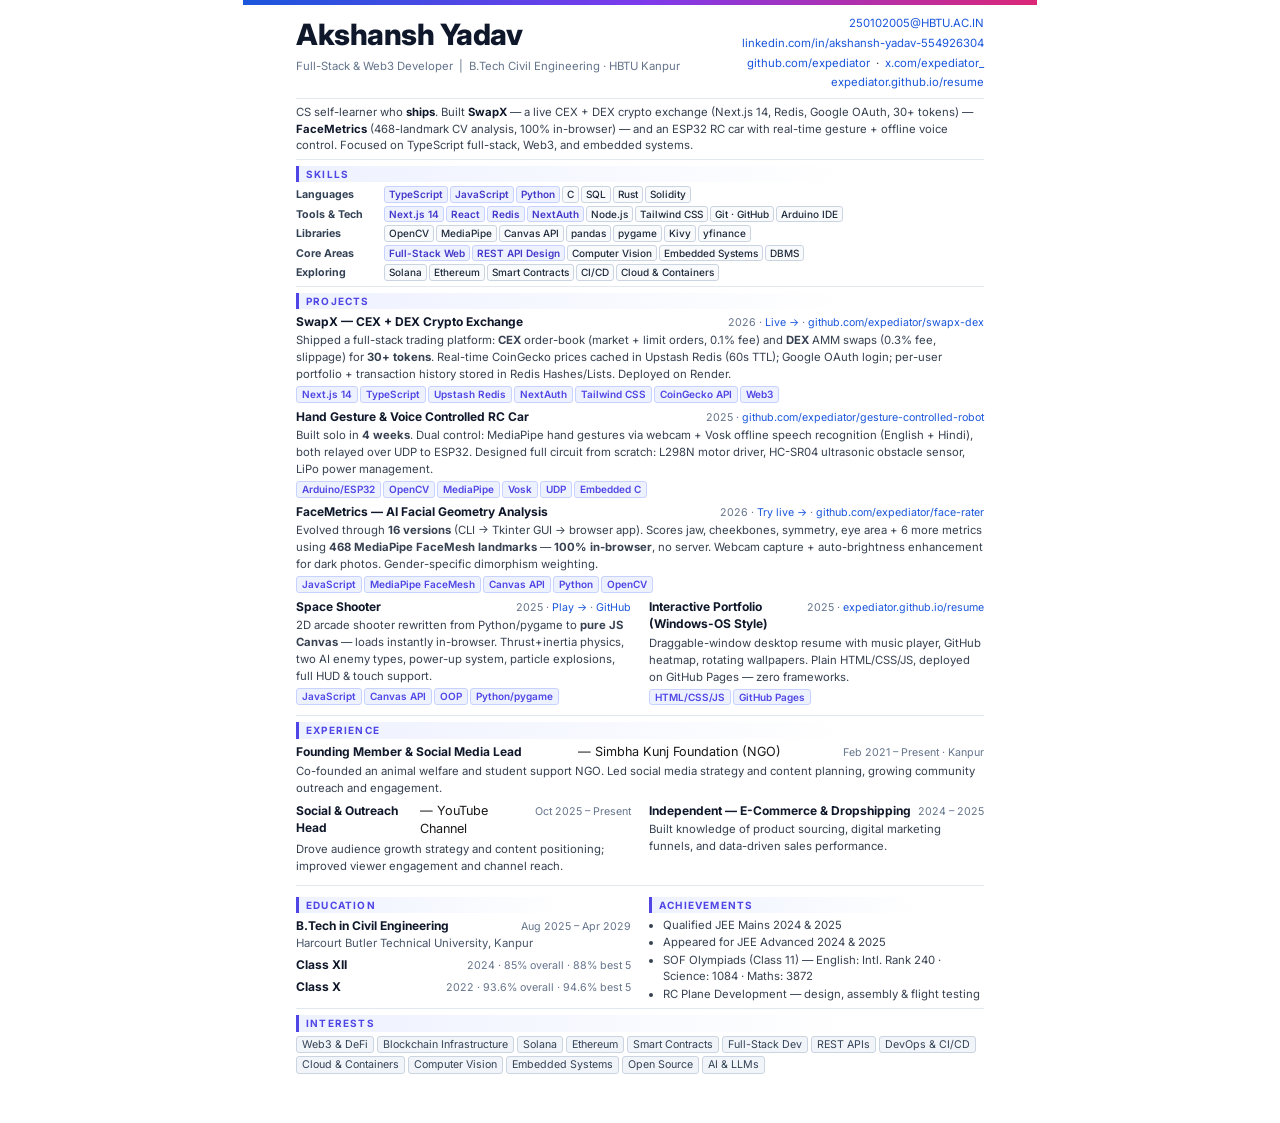
==== resume-print.html @ fd8319a6 "Update email to HBTU, add years to all projects, expand skills stack Co-Authored-By: Claude Sonnet 4" ====
<!DOCTYPE html>
<html lang="en">
<head>
<meta charset="UTF-8">
<title>Akshansh Yadav — Resume</title>
<style>
  @import url('https://fonts.googleapis.com/css2?family=Inter:wght@400;500;600;700;800&display=swap');

  *, *::before, *::after { box-sizing: border-box; margin: 0; padding: 0; }

  body {
    font-family: 'Inter', Arial, sans-serif;
    font-size: 9.5pt;
    color: #1a1a1a;
    background: #fff;
    line-height: 1.45;
  }

  a { color: #1a56db; text-decoration: none; }

  /* --- Page shell --- */
  .page {
    width: 210mm;
    min-height: 297mm;
    max-height: 297mm;
    padding: 0 14mm 10mm;
    margin: 0 auto;
    overflow: hidden;
    border-top: 5px solid transparent;
    border-image: linear-gradient(to right, #1a56db, #7c3aed, #db2777) 1;
  }

  .top-pad { height: 9px; }

  /* --- Header --- */
  .header { display: flex; justify-content: space-between; align-items: flex-start; margin-bottom: 5px; }
  .header-left h1 { font-size: 22pt; font-weight: 800; letter-spacing: -.5px; color: #0f172a; }
  .header-left .role { font-size: 8.5pt; color: #64748b; margin-top: 1px; }
  .header-right { text-align: right; font-size: 8.5pt; color: #333; line-height: 1.75; }
  .header-right a { color: #1a56db; }

  hr { border: none; border-top: 1px solid #e2e8f0; margin: 5px 0; }

  /* --- Section titles with left accent --- */
  .section-title {
    font-size: 7.5pt;
    font-weight: 700;
    text-transform: uppercase;
    letter-spacing: 1.2px;
    color: #4f46e5;
    margin: 6px 0 4px;
    padding: 1px 0 1px 7px;
    border-left: 3px solid #4f46e5;
    background: linear-gradient(to right, #eef2ff 0%, transparent 80%);
  }

  /* --- Two-column layout --- */
  .two-col { display: grid; grid-template-columns: 1fr 1fr; gap: 0 18px; }

  /* --- Entry rows --- */
  .entry { margin-bottom: 5px; }
  .entry-header { display: flex; justify-content: space-between; align-items: baseline; }
  .entry-header b { font-size: 9pt; font-weight: 700; color: #0f172a; }
  .entry-header .meta { font-size: 8pt; color: #64748b; white-space: nowrap; margin-left: 6px; }
  .entry .sub { font-size: 8.5pt; color: #475569; }
  .entry p { font-size: 8.5pt; color: #374151; margin-top: 2px; line-height: 1.5; }
  .entry .tags { margin-top: 3px; display: flex; flex-wrap: wrap; gap: 2px; }
  .entry .tags span {
    background: #eef2ff; color: #4f46e5;
    border: 1px solid #c7d2fe; border-radius: 3px;
    padding: 0 5px; font-size: 7.5pt; font-weight: 600;
  }

  /* --- Skills pill rows --- */
  .skill-row { display: flex; align-items: flex-start; gap: 6px; margin-bottom: 3px; }
  .skill-row .cat { font-size: 8pt; font-weight: 700; color: #334155; min-width: 82px; padding-top: 1px; flex-shrink: 0; }
  .skill-row .pills { display: flex; flex-wrap: wrap; gap: 2px; }
  .pill { background: #f8fafc; color: #1e293b; border: 1px solid #cbd5e1; border-radius: 3px; padding: 0 4px; font-size: 7.5pt; font-weight: 500; }
  .pill.hi { background: #eef2ff; color: #4338ca; border-color: #c7d2fe; font-weight: 600; }

  /* --- Achievements list --- */
  ul.bullet { padding-left: 14px; margin: 0; }
  ul.bullet li { font-size: 8.5pt; color: #374151; margin-bottom: 1px; }

  /* --- Interests chips --- */
  .interests { display: flex; flex-wrap: wrap; gap: 3px; margin-top: 2px; }
  .interests span {
    background: #f1f5f9; color: #334155;
    border: 1px solid #cbd5e1; border-radius: 3px;
    padding: 0 5px; font-size: 8pt;
  }

  /* --- Print --- */
  @media print {
    body { -webkit-print-color-adjust: exact; print-color-adjust: exact; }
    .page { margin: 0; }
    a { color: #1a56db !important; }
  }
</style>
</head>
<body>
<div class="page">
<div class="top-pad"></div>

  <!-- HEADER -->
  <div class="header">
    <div class="header-left">
      <h1>Akshansh Yadav</h1>
      <div class="role">Full-Stack &amp; Web3 Developer &nbsp;|&nbsp; B.Tech Civil Engineering · HBTU Kanpur</div>
    </div>
    <div class="header-right">
      <a href="mailto:250102005@HBTU.AC.IN">250102005@HBTU.AC.IN</a><br>
      <a href="https://linkedin.com/in/akshansh-yadav-554926304" target="_blank">linkedin.com/in/akshansh-yadav-554926304</a><br>
      <a href="https://github.com/expediator" target="_blank">github.com/expediator</a> &nbsp;·&nbsp;
      <a href="https://x.com/expediator_" target="_blank">x.com/expediator_</a><br>
      <a href="https://expediator.github.io/resume/" target="_blank">expediator.github.io/resume</a>
    </div>
  </div>

  <hr>

  <!-- BIO -->
  <p style="font-size:8.5pt;color:#374151;margin-bottom:4px;">
    CS self-learner who <strong style="color:#0f172a;">ships</strong>. Built <strong style="color:#0f172a;">SwapX</strong> — a live CEX + DEX crypto exchange (Next.js 14, Redis, Google OAuth, 30+ tokens) — <strong style="color:#0f172a;">FaceMetrics</strong> (468-landmark CV analysis, 100% in-browser) — and an ESP32 RC car with real-time gesture + offline voice control. Focused on TypeScript full-stack, Web3, and embedded systems.
  </p>

  <hr>

  <!-- SKILLS -->
  <div class="section-title">Skills</div>
  <div class="skill-row">
    <span class="cat">Languages</span>
    <div class="pills">
      <span class="pill hi">TypeScript</span><span class="pill hi">JavaScript</span><span class="pill hi">Python</span><span class="pill">C</span><span class="pill">SQL</span><span class="pill">Rust</span><span class="pill">Solidity</span>
    </div>
  </div>
  <div class="skill-row">
    <span class="cat">Tools &amp; Tech</span>
    <div class="pills">
      <span class="pill hi">Next.js 14</span><span class="pill hi">React</span><span class="pill hi">Redis</span><span class="pill hi">NextAuth</span><span class="pill">Node.js</span><span class="pill">Tailwind CSS</span><span class="pill">Git · GitHub</span><span class="pill">Arduino IDE</span>
    </div>
  </div>
  <div class="skill-row">
    <span class="cat">Libraries</span>
    <div class="pills">
      <span class="pill">OpenCV</span><span class="pill">MediaPipe</span><span class="pill">Canvas API</span><span class="pill">pandas</span><span class="pill">pygame</span><span class="pill">Kivy</span><span class="pill">yfinance</span>
    </div>
  </div>
  <div class="skill-row">
    <span class="cat">Core Areas</span>
    <div class="pills">
      <span class="pill hi">Full-Stack Web</span><span class="pill hi">REST API Design</span><span class="pill">Computer Vision</span><span class="pill">Embedded Systems</span><span class="pill">DBMS</span>
    </div>
  </div>
  <div class="skill-row">
    <span class="cat">Exploring</span>
    <div class="pills">
      <span class="pill">Solana</span><span class="pill">Ethereum</span><span class="pill">Smart Contracts</span><span class="pill">CI/CD</span><span class="pill">Cloud &amp; Containers</span>
    </div>
  </div>

  <hr>

  <!-- PROJECTS -->
  <div class="section-title">Projects</div>

  <div class="entry">
    <div class="entry-header">
      <b>SwapX — CEX + DEX Crypto Exchange</b>
      <span class="meta">2026 · <a href="https://easygoing-motivation-production.up.railway.app" target="_blank">Live →</a> · <a href="https://github.com/expediator/swapx-dex" target="_blank">github.com/expediator/swapx-dex</a></span>
    </div>
    <p>Shipped a full-stack trading platform: <strong>CEX</strong> order-book (market + limit orders, 0.1% fee) and <strong>DEX</strong> AMM swaps (0.3% fee, slippage) for <strong>30+ tokens</strong>. Real-time CoinGecko prices cached in Upstash Redis (60s TTL); Google OAuth login; per-user portfolio + transaction history stored in Redis Hashes/Lists. Deployed on Render.</p>
    <div class="tags"><span>Next.js 14</span><span>TypeScript</span><span>Upstash Redis</span><span>NextAuth</span><span>Tailwind CSS</span><span>CoinGecko API</span><span>Web3</span></div>
  </div>

  <div class="entry">
    <div class="entry-header">
      <b>Hand Gesture &amp; Voice Controlled RC Car</b>
      <span class="meta">2025 · <a href="https://github.com/expediator/gesture-controlled-robot" target="_blank">github.com/expediator/gesture-controlled-robot</a></span>
    </div>
    <p>Built solo in <strong>4 weeks</strong>. Dual control: MediaPipe hand gestures via webcam + Vosk offline speech recognition (English + Hindi), both relayed over UDP to ESP32. Designed full circuit from scratch: L298N motor driver, HC-SR04 ultrasonic obstacle sensor, LiPo power management.</p>
    <div class="tags"><span>Arduino/ESP32</span><span>OpenCV</span><span>MediaPipe</span><span>Vosk</span><span>UDP</span><span>Embedded C</span></div>
  </div>

  <div class="entry">
    <div class="entry-header">
      <b>FaceMetrics — AI Facial Geometry Analysis</b>
      <span class="meta">2026 · <a href="https://expediator.github.io/face-rater/" target="_blank">Try live →</a> · <a href="https://github.com/expediator/face-rater" target="_blank">github.com/expediator/face-rater</a></span>
    </div>
    <p>Evolved through <strong>16 versions</strong> (CLI → Tkinter GUI → browser app). Scores jaw, cheekbones, symmetry, eye area + 6 more metrics using <strong>468 MediaPipe FaceMesh landmarks</strong> — <strong>100% in-browser</strong>, no server. Webcam capture + auto-brightness enhancement for dark photos. Gender-specific dimorphism weighting.</p>
    <div class="tags"><span>JavaScript</span><span>MediaPipe FaceMesh</span><span>Canvas API</span><span>Python</span><span>OpenCV</span></div>
  </div>

  <div class="two-col">
    <div class="entry">
      <div class="entry-header">
        <b>Space Shooter</b>
        <span class="meta">2025 · <a href="https://expediator.github.io/space-shooter/" target="_blank">Play →</a> · <a href="https://github.com/expediator/space-shooter" target="_blank">GitHub</a></span>
      </div>
      <p>2D arcade shooter rewritten from Python/pygame to <strong>pure JS Canvas</strong> — loads instantly in-browser. Thrust+inertia physics, two AI enemy types, power-up system, particle explosions, full HUD &amp; touch support.</p>
      <div class="tags"><span>JavaScript</span><span>Canvas API</span><span>OOP</span><span>Python/pygame</span></div>
    </div>
    <div class="entry">
      <div class="entry-header">
        <b>Interactive Portfolio (Windows-OS Style)</b>
        <span class="meta">2025 · <a href="https://expediator.github.io/resume/" target="_blank">expediator.github.io/resume</a></span>
      </div>
      <p>Draggable-window desktop resume with music player, GitHub heatmap, rotating wallpapers. Plain HTML/CSS/JS, deployed on GitHub Pages — zero frameworks.</p>
      <div class="tags"><span>HTML/CSS/JS</span><span>GitHub Pages</span></div>
    </div>
  </div>

  <hr>

  <!-- EXPERIENCE -->
  <div class="section-title">Experience</div>

  <div class="entry">
    <div class="entry-header">
      <b>Founding Member &amp; Social Media Lead</b> — Simbha Kunj Foundation (NGO)
      <span class="meta">Feb 2021 – Present · Kanpur</span>
    </div>
    <p>Co-founded an animal welfare and student support NGO. Led social media strategy and content planning, growing community outreach and engagement.</p>
  </div>

  <div class="two-col">
    <div class="entry">
      <div class="entry-header">
        <b>Social &amp; Outreach Head</b> — YouTube Channel
        <span class="meta">Oct 2025 – Present</span>
      </div>
      <p>Drove audience growth strategy and content positioning; improved viewer engagement and channel reach.</p>
    </div>
    <div class="entry">
      <div class="entry-header">
        <b>Independent — E-Commerce &amp; Dropshipping</b>
        <span class="meta">2024 – 2025</span>
      </div>
      <p>Built knowledge of product sourcing, digital marketing funnels, and data-driven sales performance.</p>
    </div>
  </div>

  <hr>

  <!-- EDUCATION + ACHIEVEMENTS side by side -->
  <div class="two-col">
    <div>
      <div class="section-title">Education</div>
      <div class="entry">
        <div class="entry-header"><b>B.Tech in Civil Engineering</b><span class="meta">Aug 2025 – Apr 2029</span></div>
        <div class="sub">Harcourt Butler Technical University, Kanpur</div>
      </div>
      <div class="entry">
        <div class="entry-header"><b>Class XII</b><span class="meta">2024 · 85% overall · 88% best 5</span></div>
      </div>
      <div class="entry">
        <div class="entry-header"><b>Class X</b><span class="meta">2022 · 93.6% overall · 94.6% best 5</span></div>
      </div>
    </div>
    <div>
      <div class="section-title">Achievements</div>
      <ul class="bullet">
        <li>Qualified JEE Mains 2024 &amp; 2025</li>
        <li>Appeared for JEE Advanced 2024 &amp; 2025</li>
        <li>SOF Olympiads (Class 11) — English: Intl. Rank 240 · Science: 1084 · Maths: 3872</li>
        <li>RC Plane Development — design, assembly &amp; flight testing</li>
      </ul>
    </div>
  </div>

  <hr>

  <!-- INTERESTS -->
  <div class="section-title">Interests</div>
  <div class="interests">
    <span>Web3 &amp; DeFi</span><span>Blockchain Infrastructure</span><span>Solana</span><span>Ethereum</span>
    <span>Smart Contracts</span><span>Full-Stack Dev</span><span>REST APIs</span>
    <span>DevOps &amp; CI/CD</span><span>Cloud &amp; Containers</span>
    <span>Computer Vision</span><span>Embedded Systems</span><span>Open Source</span><span>AI &amp; LLMs</span>
  </div>

</div>
</body>
</html>
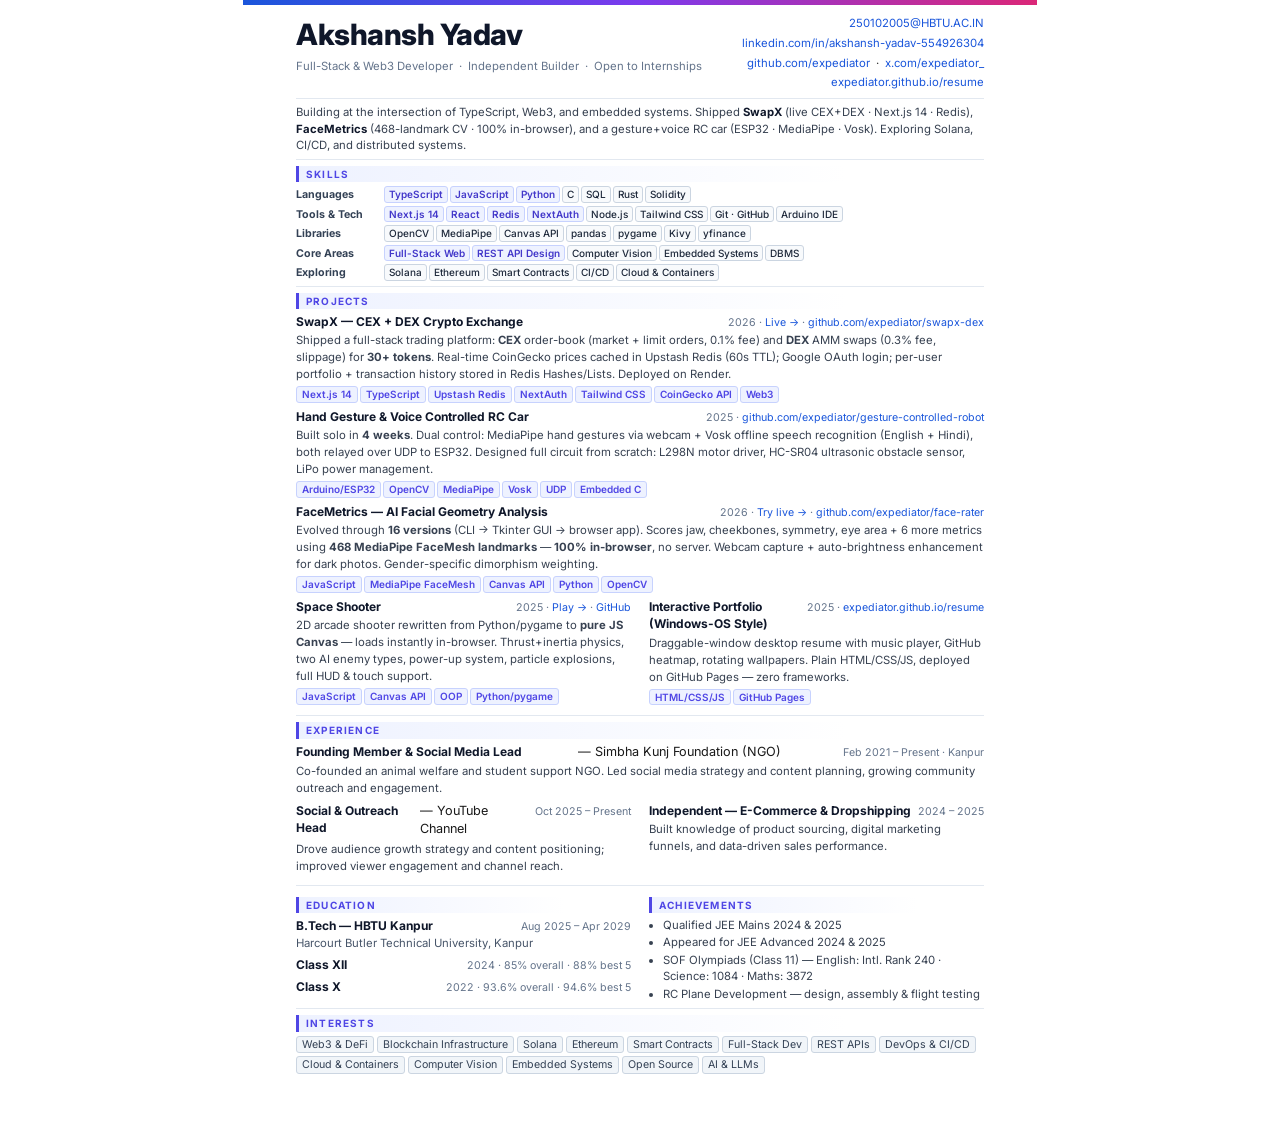
==== commit e2ce61f0: "refactor: remove Civil Engg, add second email, Summary window, update skills - resume-print.html: ro" ====
--- a/resume-print.html
+++ b/resume-print.html
@@ -106,7 +106,7 @@
   <div class="header">
     <div class="header-left">
       <h1>Akshansh Yadav</h1>
-      <div class="role">Full-Stack &amp; Web3 Developer &nbsp;|&nbsp; B.Tech Civil Engineering · HBTU Kanpur</div>
+      <div class="role">Full-Stack &amp; Web3 Developer &nbsp;·&nbsp; Independent Builder &nbsp;·&nbsp; Open to Internships</div>
     </div>
     <div class="header-right">
       <a href="mailto:250102005@HBTU.AC.IN">250102005@HBTU.AC.IN</a><br>
@@ -119,9 +119,9 @@
 
   <hr>
 
-  <!-- BIO -->
+  <!-- SUMMARY -->
   <p style="font-size:8.5pt;color:#374151;margin-bottom:4px;">
-    CS self-learner who <strong style="color:#0f172a;">ships</strong>. Built <strong style="color:#0f172a;">SwapX</strong> — a live CEX + DEX crypto exchange (Next.js 14, Redis, Google OAuth, 30+ tokens) — <strong style="color:#0f172a;">FaceMetrics</strong> (468-landmark CV analysis, 100% in-browser) — and an ESP32 RC car with real-time gesture + offline voice control. Focused on TypeScript full-stack, Web3, and embedded systems.
+    Building at the intersection of TypeScript, Web3, and embedded systems. Shipped <strong style="color:#0f172a;">SwapX</strong> (live CEX+DEX · Next.js 14 · Redis), <strong style="color:#0f172a;">FaceMetrics</strong> (468-landmark CV · 100% in-browser), and a gesture+voice RC car (ESP32 · MediaPipe · Vosk). Exploring Solana, CI/CD, and distributed systems.
   </p>
 
   <hr>
@@ -247,7 +247,7 @@
     <div>
       <div class="section-title">Education</div>
       <div class="entry">
-        <div class="entry-header"><b>B.Tech in Civil Engineering</b><span class="meta">Aug 2025 – Apr 2029</span></div>
+        <div class="entry-header"><b>B.Tech — HBTU Kanpur</b><span class="meta">Aug 2025 – Apr 2029</span></div>
         <div class="sub">Harcourt Butler Technical University, Kanpur</div>
       </div>
       <div class="entry">
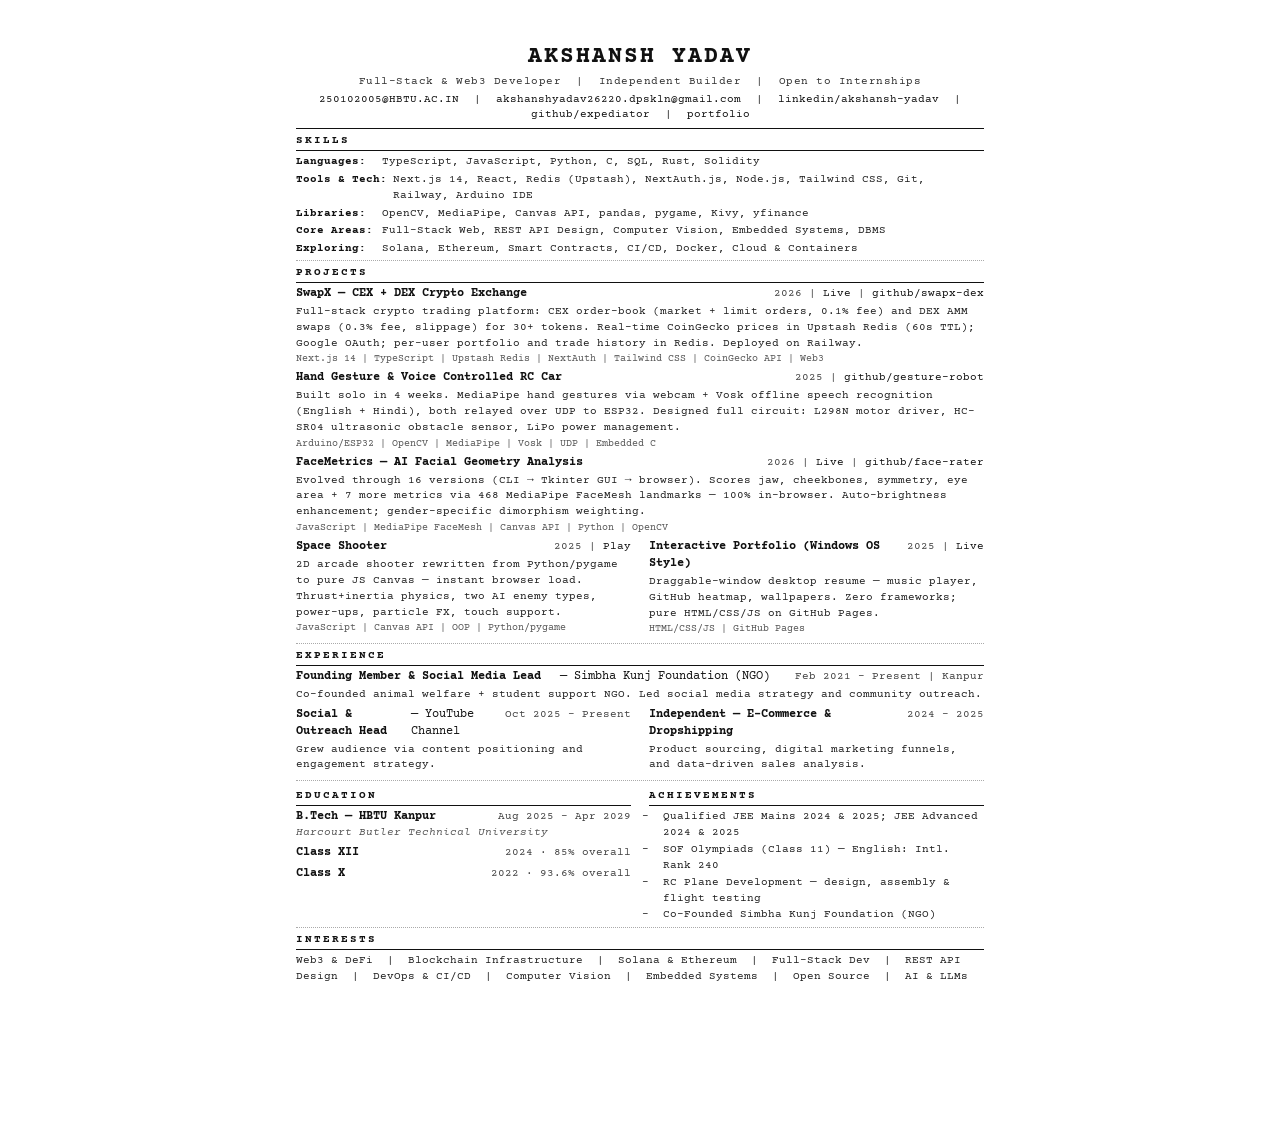
==== commit f56ccd6a: "redesign: colorless monospace resume PDF, add second email, remove bio - Switched to Courier Prime (" ====
--- a/resume-print.html
+++ b/resume-print.html
@@ -4,162 +4,127 @@
 <meta charset="UTF-8">
 <title>Akshansh Yadav — Resume</title>
 <style>
-  @import url('https://fonts.googleapis.com/css2?family=Inter:wght@400;500;600;700;800&display=swap');
+  @import url('https://fonts.googleapis.com/css2?family=Courier+Prime:ital,wght@0,400;0,700;1,400&display=swap');
 
   *, *::before, *::after { box-sizing: border-box; margin: 0; padding: 0; }
 
   body {
-    font-family: 'Inter', Arial, sans-serif;
-    font-size: 9.5pt;
-    color: #1a1a1a;
+    font-family: 'Courier Prime', 'Courier New', monospace;
+    font-size: 9pt;
+    color: #111;
     background: #fff;
-    line-height: 1.45;
-  }
-
-  a { color: #1a56db; text-decoration: none; }
-
-  /* --- Page shell --- */
+    line-height: 1.4;
+  }
+
+  a { color: #111; text-decoration: none; }
+
   .page {
     width: 210mm;
     min-height: 297mm;
     max-height: 297mm;
-    padding: 0 14mm 10mm;
+    padding: 11mm 14mm 8mm;
     margin: 0 auto;
     overflow: hidden;
-    border-top: 5px solid transparent;
-    border-image: linear-gradient(to right, #1a56db, #7c3aed, #db2777) 1;
-  }
-
-  .top-pad { height: 9px; }
-
-  /* --- Header --- */
-  .header { display: flex; justify-content: space-between; align-items: flex-start; margin-bottom: 5px; }
-  .header-left h1 { font-size: 22pt; font-weight: 800; letter-spacing: -.5px; color: #0f172a; }
-  .header-left .role { font-size: 8.5pt; color: #64748b; margin-top: 1px; }
-  .header-right { text-align: right; font-size: 8.5pt; color: #333; line-height: 1.75; }
-  .header-right a { color: #1a56db; }
-
-  hr { border: none; border-top: 1px solid #e2e8f0; margin: 5px 0; }
-
-  /* --- Section titles with left accent --- */
+  }
+
+  /* HEADER */
+  .header { text-align: center; margin-bottom: 5px; }
+  .header h1 { font-size: 17pt; font-weight: 700; letter-spacing: 2px; text-transform: uppercase; }
+  .header .role { font-size: 8.5pt; color: #333; margin: 1px 0 3px; letter-spacing: .5px; }
+  .header .contacts { font-size: 8pt; color: #222; }
+  .header .contacts span { margin: 0 4px; }
+
+  /* DIVIDER */
+  hr { border: none; border-top: 1px solid #111; margin: 4px 0; }
+  hr.thin { border-top: 1px dotted #aaa; margin: 3px 0; }
+
+  /* SECTION TITLES */
   .section-title {
-    font-size: 7.5pt;
+    font-size: 8pt;
     font-weight: 700;
     text-transform: uppercase;
-    letter-spacing: 1.2px;
-    color: #4f46e5;
-    margin: 6px 0 4px;
-    padding: 1px 0 1px 7px;
-    border-left: 3px solid #4f46e5;
-    background: linear-gradient(to right, #eef2ff 0%, transparent 80%);
-  }
-
-  /* --- Two-column layout --- */
+    letter-spacing: 2px;
+    margin: 5px 0 3px;
+    border-bottom: 1px solid #111;
+    padding-bottom: 1px;
+  }
+
+  /* SKILL ROWS — plain text */
+  .skill-row { display: flex; gap: 6px; margin-bottom: 2px; font-size: 8.5pt; }
+  .skill-row .cat { font-weight: 700; min-width: 80px; flex-shrink: 0; }
+  .skill-row .vals { color: #222; }
+
+  /* ENTRIES */
+  .entry { margin-bottom: 4px; }
+  .entry-header { display: flex; justify-content: space-between; align-items: baseline; }
+  .entry-header b { font-size: 9pt; font-weight: 700; }
+  .entry-header .meta { font-size: 8pt; color: #444; white-space: nowrap; margin-left: 6px; }
+  .entry .sub { font-size: 8pt; color: #555; font-style: italic; }
+  .entry p { font-size: 8.5pt; color: #222; margin-top: 1px; line-height: 1.4; }
+  .entry .tags { font-size: 7.5pt; color: #555; margin-top: 1px; }
+
+  /* TWO-COL */
   .two-col { display: grid; grid-template-columns: 1fr 1fr; gap: 0 18px; }
 
-  /* --- Entry rows --- */
-  .entry { margin-bottom: 5px; }
-  .entry-header { display: flex; justify-content: space-between; align-items: baseline; }
-  .entry-header b { font-size: 9pt; font-weight: 700; color: #0f172a; }
-  .entry-header .meta { font-size: 8pt; color: #64748b; white-space: nowrap; margin-left: 6px; }
-  .entry .sub { font-size: 8.5pt; color: #475569; }
-  .entry p { font-size: 8.5pt; color: #374151; margin-top: 2px; line-height: 1.5; }
-  .entry .tags { margin-top: 3px; display: flex; flex-wrap: wrap; gap: 2px; }
-  .entry .tags span {
-    background: #eef2ff; color: #4f46e5;
-    border: 1px solid #c7d2fe; border-radius: 3px;
-    padding: 0 5px; font-size: 7.5pt; font-weight: 600;
-  }
-
-  /* --- Skills pill rows --- */
-  .skill-row { display: flex; align-items: flex-start; gap: 6px; margin-bottom: 3px; }
-  .skill-row .cat { font-size: 8pt; font-weight: 700; color: #334155; min-width: 82px; padding-top: 1px; flex-shrink: 0; }
-  .skill-row .pills { display: flex; flex-wrap: wrap; gap: 2px; }
-  .pill { background: #f8fafc; color: #1e293b; border: 1px solid #cbd5e1; border-radius: 3px; padding: 0 4px; font-size: 7.5pt; font-weight: 500; }
-  .pill.hi { background: #eef2ff; color: #4338ca; border-color: #c7d2fe; font-weight: 600; }
-
-  /* --- Achievements list --- */
+  /* BULLET LIST */
   ul.bullet { padding-left: 14px; margin: 0; }
-  ul.bullet li { font-size: 8.5pt; color: #374151; margin-bottom: 1px; }
-
-  /* --- Interests chips --- */
-  .interests { display: flex; flex-wrap: wrap; gap: 3px; margin-top: 2px; }
-  .interests span {
-    background: #f1f5f9; color: #334155;
-    border: 1px solid #cbd5e1; border-radius: 3px;
-    padding: 0 5px; font-size: 8pt;
-  }
-
-  /* --- Print --- */
+  ul.bullet li { font-size: 8.5pt; color: #222; margin-bottom: 1px; list-style-type: '-  '; }
+
+  /* INTERESTS */
+  .interests { font-size: 8.5pt; color: #222; }
+
   @media print {
     body { -webkit-print-color-adjust: exact; print-color-adjust: exact; }
     .page { margin: 0; }
-    a { color: #1a56db !important; }
   }
 </style>
 </head>
 <body>
 <div class="page">
-<div class="top-pad"></div>
 
   <!-- HEADER -->
   <div class="header">
-    <div class="header-left">
-      <h1>Akshansh Yadav</h1>
-      <div class="role">Full-Stack &amp; Web3 Developer &nbsp;·&nbsp; Independent Builder &nbsp;·&nbsp; Open to Internships</div>
-    </div>
-    <div class="header-right">
-      <a href="mailto:250102005@HBTU.AC.IN">250102005@HBTU.AC.IN</a><br>
-      <a href="https://linkedin.com/in/akshansh-yadav-554926304" target="_blank">linkedin.com/in/akshansh-yadav-554926304</a><br>
-      <a href="https://github.com/expediator" target="_blank">github.com/expediator</a> &nbsp;·&nbsp;
-      <a href="https://x.com/expediator_" target="_blank">x.com/expediator_</a><br>
-      <a href="https://expediator.github.io/resume/" target="_blank">expediator.github.io/resume</a>
-    </div>
-  </div>
-
-  <hr>
-
-  <!-- SUMMARY -->
-  <p style="font-size:8.5pt;color:#374151;margin-bottom:4px;">
-    Building at the intersection of TypeScript, Web3, and embedded systems. Shipped <strong style="color:#0f172a;">SwapX</strong> (live CEX+DEX · Next.js 14 · Redis), <strong style="color:#0f172a;">FaceMetrics</strong> (468-landmark CV · 100% in-browser), and a gesture+voice RC car (ESP32 · MediaPipe · Vosk). Exploring Solana, CI/CD, and distributed systems.
-  </p>
+    <h1>Akshansh Yadav</h1>
+    <div class="role">Full-Stack &amp; Web3 Developer &nbsp;|&nbsp; Independent Builder &nbsp;|&nbsp; Open to Internships</div>
+    <div class="contacts">
+      <span><a href="mailto:250102005@HBTU.AC.IN">250102005@HBTU.AC.IN</a></span>
+      <span>|</span>
+      <span><a href="mailto:akshanshyadav26220.dpskln@gmail.com">akshanshyadav26220.dpskln@gmail.com</a></span>
+      <span>|</span>
+      <span><a href="https://linkedin.com/in/akshansh-yadav-554926304">linkedin/akshansh-yadav</a></span>
+      <span>|</span>
+      <span><a href="https://github.com/expediator">github/expediator</a></span>
+      <span>|</span>
+      <span><a href="https://expediator.github.io/resume/">portfolio</a></span>
+    </div>
+  </div>
 
   <hr>
 
   <!-- SKILLS -->
   <div class="section-title">Skills</div>
   <div class="skill-row">
-    <span class="cat">Languages</span>
-    <div class="pills">
-      <span class="pill hi">TypeScript</span><span class="pill hi">JavaScript</span><span class="pill hi">Python</span><span class="pill">C</span><span class="pill">SQL</span><span class="pill">Rust</span><span class="pill">Solidity</span>
-    </div>
-  </div>
-  <div class="skill-row">
-    <span class="cat">Tools &amp; Tech</span>
-    <div class="pills">
-      <span class="pill hi">Next.js 14</span><span class="pill hi">React</span><span class="pill hi">Redis</span><span class="pill hi">NextAuth</span><span class="pill">Node.js</span><span class="pill">Tailwind CSS</span><span class="pill">Git · GitHub</span><span class="pill">Arduino IDE</span>
-    </div>
-  </div>
-  <div class="skill-row">
-    <span class="cat">Libraries</span>
-    <div class="pills">
-      <span class="pill">OpenCV</span><span class="pill">MediaPipe</span><span class="pill">Canvas API</span><span class="pill">pandas</span><span class="pill">pygame</span><span class="pill">Kivy</span><span class="pill">yfinance</span>
-    </div>
-  </div>
-  <div class="skill-row">
-    <span class="cat">Core Areas</span>
-    <div class="pills">
-      <span class="pill hi">Full-Stack Web</span><span class="pill hi">REST API Design</span><span class="pill">Computer Vision</span><span class="pill">Embedded Systems</span><span class="pill">DBMS</span>
-    </div>
-  </div>
-  <div class="skill-row">
-    <span class="cat">Exploring</span>
-    <div class="pills">
-      <span class="pill">Solana</span><span class="pill">Ethereum</span><span class="pill">Smart Contracts</span><span class="pill">CI/CD</span><span class="pill">Cloud &amp; Containers</span>
-    </div>
-  </div>
-
-  <hr>
+    <span class="cat">Languages:</span>
+    <span class="vals">TypeScript, JavaScript, Python, C, SQL, Rust, Solidity</span>
+  </div>
+  <div class="skill-row">
+    <span class="cat">Tools &amp; Tech:</span>
+    <span class="vals">Next.js 14, React, Redis (Upstash), NextAuth.js, Node.js, Tailwind CSS, Git, Railway, Arduino IDE</span>
+  </div>
+  <div class="skill-row">
+    <span class="cat">Libraries:</span>
+    <span class="vals">OpenCV, MediaPipe, Canvas API, pandas, pygame, Kivy, yfinance</span>
+  </div>
+  <div class="skill-row">
+    <span class="cat">Core Areas:</span>
+    <span class="vals">Full-Stack Web, REST API Design, Computer Vision, Embedded Systems, DBMS</span>
+  </div>
+  <div class="skill-row">
+    <span class="cat">Exploring:</span>
+    <span class="vals">Solana, Ethereum, Smart Contracts, CI/CD, Docker, Cloud &amp; Containers</span>
+  </div>
+
+  <hr class="thin">
 
   <!-- PROJECTS -->
   <div class="section-title">Projects</div>
@@ -167,50 +132,50 @@
   <div class="entry">
     <div class="entry-header">
       <b>SwapX — CEX + DEX Crypto Exchange</b>
-      <span class="meta">2026 · <a href="https://easygoing-motivation-production.up.railway.app" target="_blank">Live →</a> · <a href="https://github.com/expediator/swapx-dex" target="_blank">github.com/expediator/swapx-dex</a></span>
-    </div>
-    <p>Shipped a full-stack trading platform: <strong>CEX</strong> order-book (market + limit orders, 0.1% fee) and <strong>DEX</strong> AMM swaps (0.3% fee, slippage) for <strong>30+ tokens</strong>. Real-time CoinGecko prices cached in Upstash Redis (60s TTL); Google OAuth login; per-user portfolio + transaction history stored in Redis Hashes/Lists. Deployed on Render.</p>
-    <div class="tags"><span>Next.js 14</span><span>TypeScript</span><span>Upstash Redis</span><span>NextAuth</span><span>Tailwind CSS</span><span>CoinGecko API</span><span>Web3</span></div>
+      <span class="meta">2026 | <a href="https://easygoing-motivation-production.up.railway.app">Live</a> | <a href="https://github.com/expediator/swapx-dex">github/swapx-dex</a></span>
+    </div>
+    <p>Full-stack crypto trading platform: CEX order-book (market + limit orders, 0.1% fee) and DEX AMM swaps (0.3% fee, slippage) for 30+ tokens. Real-time CoinGecko prices in Upstash Redis (60s TTL); Google OAuth; per-user portfolio and trade history in Redis. Deployed on Railway.</p>
+    <div class="tags">Next.js 14 | TypeScript | Upstash Redis | NextAuth | Tailwind CSS | CoinGecko API | Web3</div>
   </div>
 
   <div class="entry">
     <div class="entry-header">
       <b>Hand Gesture &amp; Voice Controlled RC Car</b>
-      <span class="meta">2025 · <a href="https://github.com/expediator/gesture-controlled-robot" target="_blank">github.com/expediator/gesture-controlled-robot</a></span>
-    </div>
-    <p>Built solo in <strong>4 weeks</strong>. Dual control: MediaPipe hand gestures via webcam + Vosk offline speech recognition (English + Hindi), both relayed over UDP to ESP32. Designed full circuit from scratch: L298N motor driver, HC-SR04 ultrasonic obstacle sensor, LiPo power management.</p>
-    <div class="tags"><span>Arduino/ESP32</span><span>OpenCV</span><span>MediaPipe</span><span>Vosk</span><span>UDP</span><span>Embedded C</span></div>
+      <span class="meta">2025 | <a href="https://github.com/expediator/gesture-controlled-robot">github/gesture-robot</a></span>
+    </div>
+    <p>Built solo in 4 weeks. MediaPipe hand gestures via webcam + Vosk offline speech recognition (English + Hindi), both relayed over UDP to ESP32. Designed full circuit: L298N motor driver, HC-SR04 ultrasonic obstacle sensor, LiPo power management.</p>
+    <div class="tags">Arduino/ESP32 | OpenCV | MediaPipe | Vosk | UDP | Embedded C</div>
   </div>
 
   <div class="entry">
     <div class="entry-header">
       <b>FaceMetrics — AI Facial Geometry Analysis</b>
-      <span class="meta">2026 · <a href="https://expediator.github.io/face-rater/" target="_blank">Try live →</a> · <a href="https://github.com/expediator/face-rater" target="_blank">github.com/expediator/face-rater</a></span>
-    </div>
-    <p>Evolved through <strong>16 versions</strong> (CLI → Tkinter GUI → browser app). Scores jaw, cheekbones, symmetry, eye area + 6 more metrics using <strong>468 MediaPipe FaceMesh landmarks</strong> — <strong>100% in-browser</strong>, no server. Webcam capture + auto-brightness enhancement for dark photos. Gender-specific dimorphism weighting.</p>
-    <div class="tags"><span>JavaScript</span><span>MediaPipe FaceMesh</span><span>Canvas API</span><span>Python</span><span>OpenCV</span></div>
+      <span class="meta">2026 | <a href="https://expediator.github.io/face-rater/">Live</a> | <a href="https://github.com/expediator/face-rater">github/face-rater</a></span>
+    </div>
+    <p>Evolved through 16 versions (CLI → Tkinter GUI → browser). Scores jaw, cheekbones, symmetry, eye area + 7 more metrics via 468 MediaPipe FaceMesh landmarks — 100% in-browser. Auto-brightness enhancement; gender-specific dimorphism weighting.</p>
+    <div class="tags">JavaScript | MediaPipe FaceMesh | Canvas API | Python | OpenCV</div>
   </div>
 
   <div class="two-col">
     <div class="entry">
       <div class="entry-header">
         <b>Space Shooter</b>
-        <span class="meta">2025 · <a href="https://expediator.github.io/space-shooter/" target="_blank">Play →</a> · <a href="https://github.com/expediator/space-shooter" target="_blank">GitHub</a></span>
-      </div>
-      <p>2D arcade shooter rewritten from Python/pygame to <strong>pure JS Canvas</strong> — loads instantly in-browser. Thrust+inertia physics, two AI enemy types, power-up system, particle explosions, full HUD &amp; touch support.</p>
-      <div class="tags"><span>JavaScript</span><span>Canvas API</span><span>OOP</span><span>Python/pygame</span></div>
-    </div>
-    <div class="entry">
-      <div class="entry-header">
-        <b>Interactive Portfolio (Windows-OS Style)</b>
-        <span class="meta">2025 · <a href="https://expediator.github.io/resume/" target="_blank">expediator.github.io/resume</a></span>
-      </div>
-      <p>Draggable-window desktop resume with music player, GitHub heatmap, rotating wallpapers. Plain HTML/CSS/JS, deployed on GitHub Pages — zero frameworks.</p>
-      <div class="tags"><span>HTML/CSS/JS</span><span>GitHub Pages</span></div>
-    </div>
-  </div>
-
-  <hr>
+        <span class="meta">2025 | <a href="https://expediator.github.io/space-shooter/">Play</a></span>
+      </div>
+      <p>2D arcade shooter rewritten from Python/pygame to pure JS Canvas — instant browser load. Thrust+inertia physics, two AI enemy types, power-ups, particle FX, touch support.</p>
+      <div class="tags">JavaScript | Canvas API | OOP | Python/pygame</div>
+    </div>
+    <div class="entry">
+      <div class="entry-header">
+        <b>Interactive Portfolio (Windows OS Style)</b>
+        <span class="meta">2025 | <a href="https://expediator.github.io/resume/">Live</a></span>
+      </div>
+      <p>Draggable-window desktop resume — music player, GitHub heatmap, wallpapers. Zero frameworks; pure HTML/CSS/JS on GitHub Pages.</p>
+      <div class="tags">HTML/CSS/JS | GitHub Pages</div>
+    </div>
+  </div>
+
+  <hr class="thin">
 
   <!-- EXPERIENCE -->
   <div class="section-title">Experience</div>
@@ -218,9 +183,9 @@
   <div class="entry">
     <div class="entry-header">
       <b>Founding Member &amp; Social Media Lead</b> — Simbha Kunj Foundation (NGO)
-      <span class="meta">Feb 2021 – Present · Kanpur</span>
-    </div>
-    <p>Co-founded an animal welfare and student support NGO. Led social media strategy and content planning, growing community outreach and engagement.</p>
+      <span class="meta">Feb 2021 – Present | Kanpur</span>
+    </div>
+    <p>Co-founded animal welfare + student support NGO. Led social media strategy and community outreach.</p>
   </div>
 
   <div class="two-col">
@@ -229,54 +194,53 @@
         <b>Social &amp; Outreach Head</b> — YouTube Channel
         <span class="meta">Oct 2025 – Present</span>
       </div>
-      <p>Drove audience growth strategy and content positioning; improved viewer engagement and channel reach.</p>
+      <p>Grew audience via content positioning and engagement strategy.</p>
     </div>
     <div class="entry">
       <div class="entry-header">
         <b>Independent — E-Commerce &amp; Dropshipping</b>
         <span class="meta">2024 – 2025</span>
       </div>
-      <p>Built knowledge of product sourcing, digital marketing funnels, and data-driven sales performance.</p>
-    </div>
-  </div>
-
-  <hr>
-
-  <!-- EDUCATION + ACHIEVEMENTS side by side -->
+      <p>Product sourcing, digital marketing funnels, and data-driven sales analysis.</p>
+    </div>
+  </div>
+
+  <hr class="thin">
+
+  <!-- EDUCATION + ACHIEVEMENTS -->
   <div class="two-col">
     <div>
       <div class="section-title">Education</div>
       <div class="entry">
         <div class="entry-header"><b>B.Tech — HBTU Kanpur</b><span class="meta">Aug 2025 – Apr 2029</span></div>
-        <div class="sub">Harcourt Butler Technical University, Kanpur</div>
+        <div class="sub">Harcourt Butler Technical University</div>
       </div>
       <div class="entry">
-        <div class="entry-header"><b>Class XII</b><span class="meta">2024 · 85% overall · 88% best 5</span></div>
+        <div class="entry-header"><b>Class XII</b><span class="meta">2024 · 85% overall</span></div>
       </div>
       <div class="entry">
-        <div class="entry-header"><b>Class X</b><span class="meta">2022 · 93.6% overall · 94.6% best 5</span></div>
+        <div class="entry-header"><b>Class X</b><span class="meta">2022 · 93.6% overall</span></div>
       </div>
     </div>
     <div>
       <div class="section-title">Achievements</div>
       <ul class="bullet">
-        <li>Qualified JEE Mains 2024 &amp; 2025</li>
-        <li>Appeared for JEE Advanced 2024 &amp; 2025</li>
-        <li>SOF Olympiads (Class 11) — English: Intl. Rank 240 · Science: 1084 · Maths: 3872</li>
+        <li>Qualified JEE Mains 2024 &amp; 2025; JEE Advanced 2024 &amp; 2025</li>
+        <li>SOF Olympiads (Class 11) — English: Intl. Rank 240</li>
         <li>RC Plane Development — design, assembly &amp; flight testing</li>
+        <li>Co-Founded Simbha Kunj Foundation (NGO)</li>
       </ul>
     </div>
   </div>
 
-  <hr>
+  <hr class="thin">
 
   <!-- INTERESTS -->
   <div class="section-title">Interests</div>
   <div class="interests">
-    <span>Web3 &amp; DeFi</span><span>Blockchain Infrastructure</span><span>Solana</span><span>Ethereum</span>
-    <span>Smart Contracts</span><span>Full-Stack Dev</span><span>REST APIs</span>
-    <span>DevOps &amp; CI/CD</span><span>Cloud &amp; Containers</span>
-    <span>Computer Vision</span><span>Embedded Systems</span><span>Open Source</span><span>AI &amp; LLMs</span>
+    Web3 &amp; DeFi &nbsp;|&nbsp; Blockchain Infrastructure &nbsp;|&nbsp; Solana &amp; Ethereum &nbsp;|&nbsp;
+    Full-Stack Dev &nbsp;|&nbsp; REST API Design &nbsp;|&nbsp; DevOps &amp; CI/CD &nbsp;|&nbsp;
+    Computer Vision &nbsp;|&nbsp; Embedded Systems &nbsp;|&nbsp; Open Source &nbsp;|&nbsp; AI &amp; LLMs
   </div>
 
 </div>
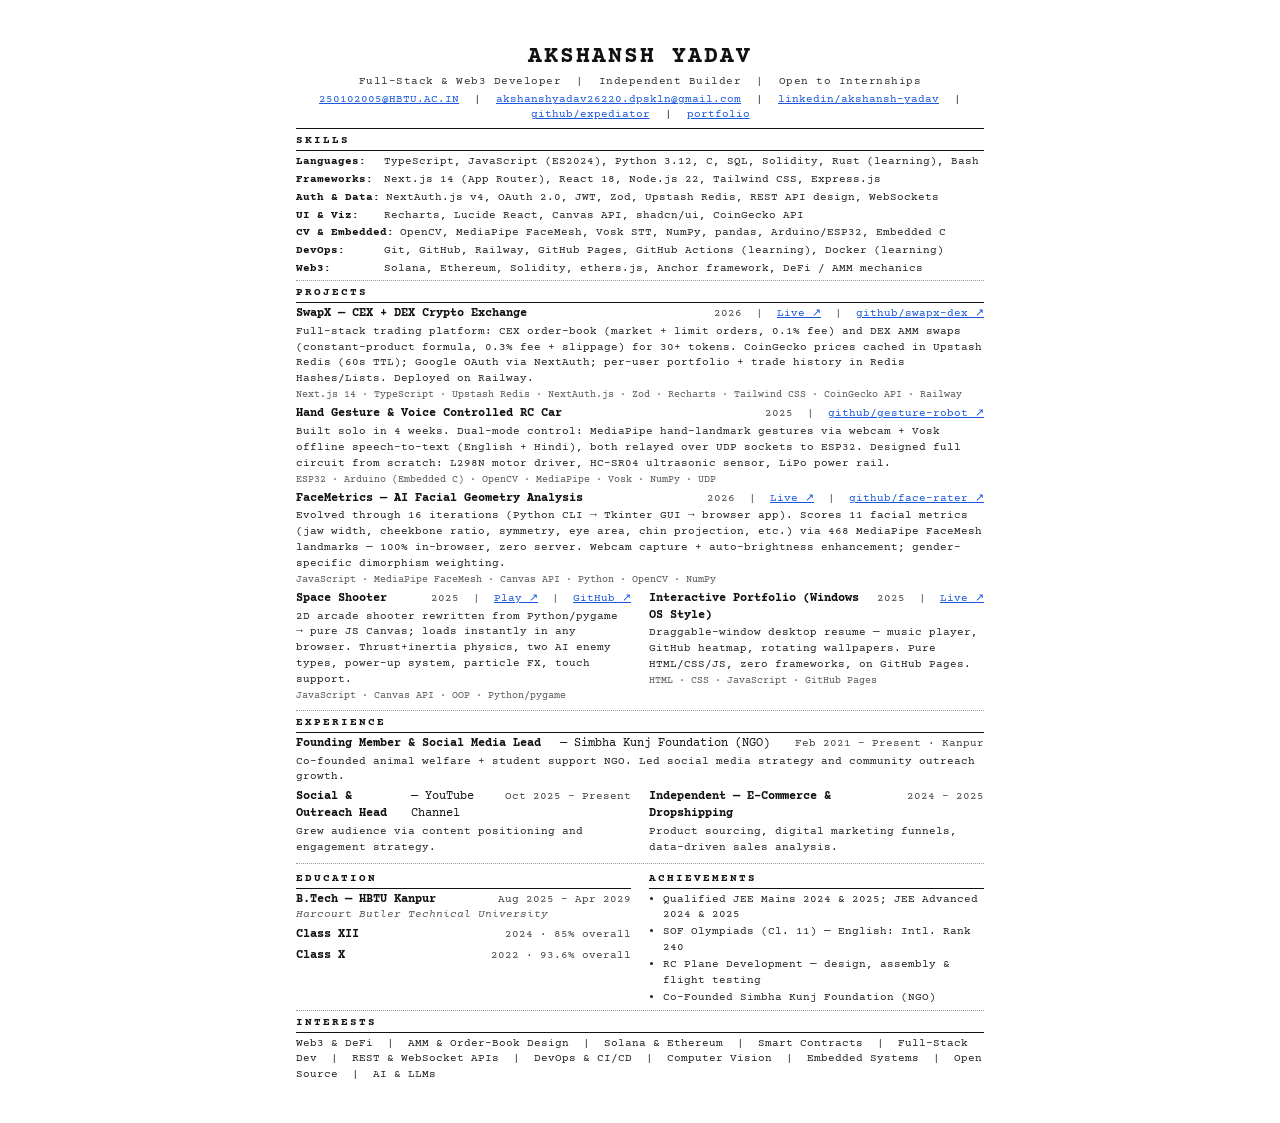
==== commit 5344a11a: "feat: highlighted links in PDF, advanced tech stack everywhere - resume-print.html: links now blue +" ====
--- a/resume-print.html
+++ b/resume-print.html
@@ -16,7 +16,7 @@
     line-height: 1.4;
   }
 
-  a { color: #111; text-decoration: none; }
+  a { color: #1a56db; text-decoration: underline; }
 
   .page {
     width: 210mm;
@@ -36,7 +36,7 @@
 
   /* DIVIDER */
   hr { border: none; border-top: 1px solid #111; margin: 4px 0; }
-  hr.thin { border-top: 1px dotted #aaa; margin: 3px 0; }
+  hr.thin { border-top: 1px dotted #999; margin: 3px 0; }
 
   /* SECTION TITLES */
   .section-title {
@@ -49,9 +49,9 @@
     padding-bottom: 1px;
   }
 
-  /* SKILL ROWS — plain text */
+  /* SKILL ROWS */
   .skill-row { display: flex; gap: 6px; margin-bottom: 2px; font-size: 8.5pt; }
-  .skill-row .cat { font-weight: 700; min-width: 80px; flex-shrink: 0; }
+  .skill-row .cat { font-weight: 700; min-width: 82px; flex-shrink: 0; }
   .skill-row .vals { color: #222; }
 
   /* ENTRIES */
@@ -68,7 +68,7 @@
 
   /* BULLET LIST */
   ul.bullet { padding-left: 14px; margin: 0; }
-  ul.bullet li { font-size: 8.5pt; color: #222; margin-bottom: 1px; list-style-type: '-  '; }
+  ul.bullet li { font-size: 8.5pt; color: #222; margin-bottom: 1px; }
 
   /* INTERESTS */
   .interests { font-size: 8.5pt; color: #222; }
@@ -76,6 +76,7 @@
   @media print {
     body { -webkit-print-color-adjust: exact; print-color-adjust: exact; }
     .page { margin: 0; }
+    a { color: #1a56db !important; }
   }
 </style>
 </head>
@@ -105,23 +106,31 @@
   <div class="section-title">Skills</div>
   <div class="skill-row">
     <span class="cat">Languages:</span>
-    <span class="vals">TypeScript, JavaScript, Python, C, SQL, Rust, Solidity</span>
-  </div>
-  <div class="skill-row">
-    <span class="cat">Tools &amp; Tech:</span>
-    <span class="vals">Next.js 14, React, Redis (Upstash), NextAuth.js, Node.js, Tailwind CSS, Git, Railway, Arduino IDE</span>
-  </div>
-  <div class="skill-row">
-    <span class="cat">Libraries:</span>
-    <span class="vals">OpenCV, MediaPipe, Canvas API, pandas, pygame, Kivy, yfinance</span>
-  </div>
-  <div class="skill-row">
-    <span class="cat">Core Areas:</span>
-    <span class="vals">Full-Stack Web, REST API Design, Computer Vision, Embedded Systems, DBMS</span>
-  </div>
-  <div class="skill-row">
-    <span class="cat">Exploring:</span>
-    <span class="vals">Solana, Ethereum, Smart Contracts, CI/CD, Docker, Cloud &amp; Containers</span>
+    <span class="vals">TypeScript, JavaScript (ES2024), Python 3.12, C, SQL, Solidity, Rust (learning), Bash</span>
+  </div>
+  <div class="skill-row">
+    <span class="cat">Frameworks:</span>
+    <span class="vals">Next.js 14 (App Router), React 18, Node.js 22, Tailwind CSS, Express.js</span>
+  </div>
+  <div class="skill-row">
+    <span class="cat">Auth &amp; Data:</span>
+    <span class="vals">NextAuth.js v4, OAuth 2.0, JWT, Zod, Upstash Redis, REST API design, WebSockets</span>
+  </div>
+  <div class="skill-row">
+    <span class="cat">UI &amp; Viz:</span>
+    <span class="vals">Recharts, Lucide React, Canvas API, shadcn/ui, CoinGecko API</span>
+  </div>
+  <div class="skill-row">
+    <span class="cat">CV &amp; Embedded:</span>
+    <span class="vals">OpenCV, MediaPipe FaceMesh, Vosk STT, NumPy, pandas, Arduino/ESP32, Embedded C</span>
+  </div>
+  <div class="skill-row">
+    <span class="cat">DevOps:</span>
+    <span class="vals">Git, GitHub, Railway, GitHub Pages, GitHub Actions (learning), Docker (learning)</span>
+  </div>
+  <div class="skill-row">
+    <span class="cat">Web3:</span>
+    <span class="vals">Solana, Ethereum, Solidity, ethers.js, Anchor framework, DeFi / AMM mechanics</span>
   </div>
 
   <hr class="thin">
@@ -132,46 +141,46 @@
   <div class="entry">
     <div class="entry-header">
       <b>SwapX — CEX + DEX Crypto Exchange</b>
-      <span class="meta">2026 | <a href="https://easygoing-motivation-production.up.railway.app">Live</a> | <a href="https://github.com/expediator/swapx-dex">github/swapx-dex</a></span>
-    </div>
-    <p>Full-stack crypto trading platform: CEX order-book (market + limit orders, 0.1% fee) and DEX AMM swaps (0.3% fee, slippage) for 30+ tokens. Real-time CoinGecko prices in Upstash Redis (60s TTL); Google OAuth; per-user portfolio and trade history in Redis. Deployed on Railway.</p>
-    <div class="tags">Next.js 14 | TypeScript | Upstash Redis | NextAuth | Tailwind CSS | CoinGecko API | Web3</div>
+      <span class="meta">2026 &nbsp;|&nbsp; <a href="https://easygoing-motivation-production.up.railway.app">Live ↗</a> &nbsp;|&nbsp; <a href="https://github.com/expediator/swapx-dex">github/swapx-dex ↗</a></span>
+    </div>
+    <p>Full-stack trading platform: CEX order-book (market + limit orders, 0.1% fee) and DEX AMM swaps (constant-product formula, 0.3% fee + slippage) for 30+ tokens. CoinGecko prices cached in Upstash Redis (60s TTL); Google OAuth via NextAuth; per-user portfolio + trade history in Redis Hashes/Lists. Deployed on Railway.</p>
+    <div class="tags">Next.js 14 · TypeScript · Upstash Redis · NextAuth.js · Zod · Recharts · Tailwind CSS · CoinGecko API · Railway</div>
   </div>
 
   <div class="entry">
     <div class="entry-header">
       <b>Hand Gesture &amp; Voice Controlled RC Car</b>
-      <span class="meta">2025 | <a href="https://github.com/expediator/gesture-controlled-robot">github/gesture-robot</a></span>
-    </div>
-    <p>Built solo in 4 weeks. MediaPipe hand gestures via webcam + Vosk offline speech recognition (English + Hindi), both relayed over UDP to ESP32. Designed full circuit: L298N motor driver, HC-SR04 ultrasonic obstacle sensor, LiPo power management.</p>
-    <div class="tags">Arduino/ESP32 | OpenCV | MediaPipe | Vosk | UDP | Embedded C</div>
+      <span class="meta">2025 &nbsp;|&nbsp; <a href="https://github.com/expediator/gesture-controlled-robot">github/gesture-robot ↗</a></span>
+    </div>
+    <p>Built solo in 4 weeks. Dual-mode control: MediaPipe hand-landmark gestures via webcam + Vosk offline speech-to-text (English + Hindi), both relayed over UDP sockets to ESP32. Designed full circuit from scratch: L298N motor driver, HC-SR04 ultrasonic sensor, LiPo power rail.</p>
+    <div class="tags">ESP32 · Arduino (Embedded C) · OpenCV · MediaPipe · Vosk · NumPy · UDP</div>
   </div>
 
   <div class="entry">
     <div class="entry-header">
       <b>FaceMetrics — AI Facial Geometry Analysis</b>
-      <span class="meta">2026 | <a href="https://expediator.github.io/face-rater/">Live</a> | <a href="https://github.com/expediator/face-rater">github/face-rater</a></span>
-    </div>
-    <p>Evolved through 16 versions (CLI → Tkinter GUI → browser). Scores jaw, cheekbones, symmetry, eye area + 7 more metrics via 468 MediaPipe FaceMesh landmarks — 100% in-browser. Auto-brightness enhancement; gender-specific dimorphism weighting.</p>
-    <div class="tags">JavaScript | MediaPipe FaceMesh | Canvas API | Python | OpenCV</div>
+      <span class="meta">2026 &nbsp;|&nbsp; <a href="https://expediator.github.io/face-rater/">Live ↗</a> &nbsp;|&nbsp; <a href="https://github.com/expediator/face-rater">github/face-rater ↗</a></span>
+    </div>
+    <p>Evolved through 16 iterations (Python CLI → Tkinter GUI → browser app). Scores 11 facial metrics (jaw width, cheekbone ratio, symmetry, eye area, chin projection, etc.) via 468 MediaPipe FaceMesh landmarks — 100% in-browser, zero server. Webcam capture + auto-brightness enhancement; gender-specific dimorphism weighting.</p>
+    <div class="tags">JavaScript · MediaPipe FaceMesh · Canvas API · Python · OpenCV · NumPy</div>
   </div>
 
   <div class="two-col">
     <div class="entry">
       <div class="entry-header">
         <b>Space Shooter</b>
-        <span class="meta">2025 | <a href="https://expediator.github.io/space-shooter/">Play</a></span>
-      </div>
-      <p>2D arcade shooter rewritten from Python/pygame to pure JS Canvas — instant browser load. Thrust+inertia physics, two AI enemy types, power-ups, particle FX, touch support.</p>
-      <div class="tags">JavaScript | Canvas API | OOP | Python/pygame</div>
+        <span class="meta">2025 &nbsp;|&nbsp; <a href="https://expediator.github.io/space-shooter/">Play ↗</a> &nbsp;|&nbsp; <a href="https://github.com/expediator/space-shooter">GitHub ↗</a></span>
+      </div>
+      <p>2D arcade shooter rewritten from Python/pygame → pure JS Canvas; loads instantly in any browser. Thrust+inertia physics, two AI enemy types, power-up system, particle FX, touch support.</p>
+      <div class="tags">JavaScript · Canvas API · OOP · Python/pygame</div>
     </div>
     <div class="entry">
       <div class="entry-header">
         <b>Interactive Portfolio (Windows OS Style)</b>
-        <span class="meta">2025 | <a href="https://expediator.github.io/resume/">Live</a></span>
-      </div>
-      <p>Draggable-window desktop resume — music player, GitHub heatmap, wallpapers. Zero frameworks; pure HTML/CSS/JS on GitHub Pages.</p>
-      <div class="tags">HTML/CSS/JS | GitHub Pages</div>
+        <span class="meta">2025 &nbsp;|&nbsp; <a href="https://expediator.github.io/resume/">Live ↗</a></span>
+      </div>
+      <p>Draggable-window desktop resume — music player, GitHub heatmap, rotating wallpapers. Pure HTML/CSS/JS, zero frameworks, on GitHub Pages.</p>
+      <div class="tags">HTML · CSS · JavaScript · GitHub Pages</div>
     </div>
   </div>
 
@@ -183,9 +192,9 @@
   <div class="entry">
     <div class="entry-header">
       <b>Founding Member &amp; Social Media Lead</b> — Simbha Kunj Foundation (NGO)
-      <span class="meta">Feb 2021 – Present | Kanpur</span>
-    </div>
-    <p>Co-founded animal welfare + student support NGO. Led social media strategy and community outreach.</p>
+      <span class="meta">Feb 2021 – Present · Kanpur</span>
+    </div>
+    <p>Co-founded animal welfare + student support NGO. Led social media strategy and community outreach growth.</p>
   </div>
 
   <div class="two-col">
@@ -201,7 +210,7 @@
         <b>Independent — E-Commerce &amp; Dropshipping</b>
         <span class="meta">2024 – 2025</span>
       </div>
-      <p>Product sourcing, digital marketing funnels, and data-driven sales analysis.</p>
+      <p>Product sourcing, digital marketing funnels, data-driven sales analysis.</p>
     </div>
   </div>
 
@@ -226,7 +235,7 @@
       <div class="section-title">Achievements</div>
       <ul class="bullet">
         <li>Qualified JEE Mains 2024 &amp; 2025; JEE Advanced 2024 &amp; 2025</li>
-        <li>SOF Olympiads (Class 11) — English: Intl. Rank 240</li>
+        <li>SOF Olympiads (Cl. 11) — English: Intl. Rank 240</li>
         <li>RC Plane Development — design, assembly &amp; flight testing</li>
         <li>Co-Founded Simbha Kunj Foundation (NGO)</li>
       </ul>
@@ -238,8 +247,8 @@
   <!-- INTERESTS -->
   <div class="section-title">Interests</div>
   <div class="interests">
-    Web3 &amp; DeFi &nbsp;|&nbsp; Blockchain Infrastructure &nbsp;|&nbsp; Solana &amp; Ethereum &nbsp;|&nbsp;
-    Full-Stack Dev &nbsp;|&nbsp; REST API Design &nbsp;|&nbsp; DevOps &amp; CI/CD &nbsp;|&nbsp;
+    Web3 &amp; DeFi &nbsp;|&nbsp; AMM &amp; Order-Book Design &nbsp;|&nbsp; Solana &amp; Ethereum &nbsp;|&nbsp; Smart Contracts &nbsp;|&nbsp;
+    Full-Stack Dev &nbsp;|&nbsp; REST &amp; WebSocket APIs &nbsp;|&nbsp; DevOps &amp; CI/CD &nbsp;|&nbsp;
     Computer Vision &nbsp;|&nbsp; Embedded Systems &nbsp;|&nbsp; Open Source &nbsp;|&nbsp; AI &amp; LLMs
   </div>
 
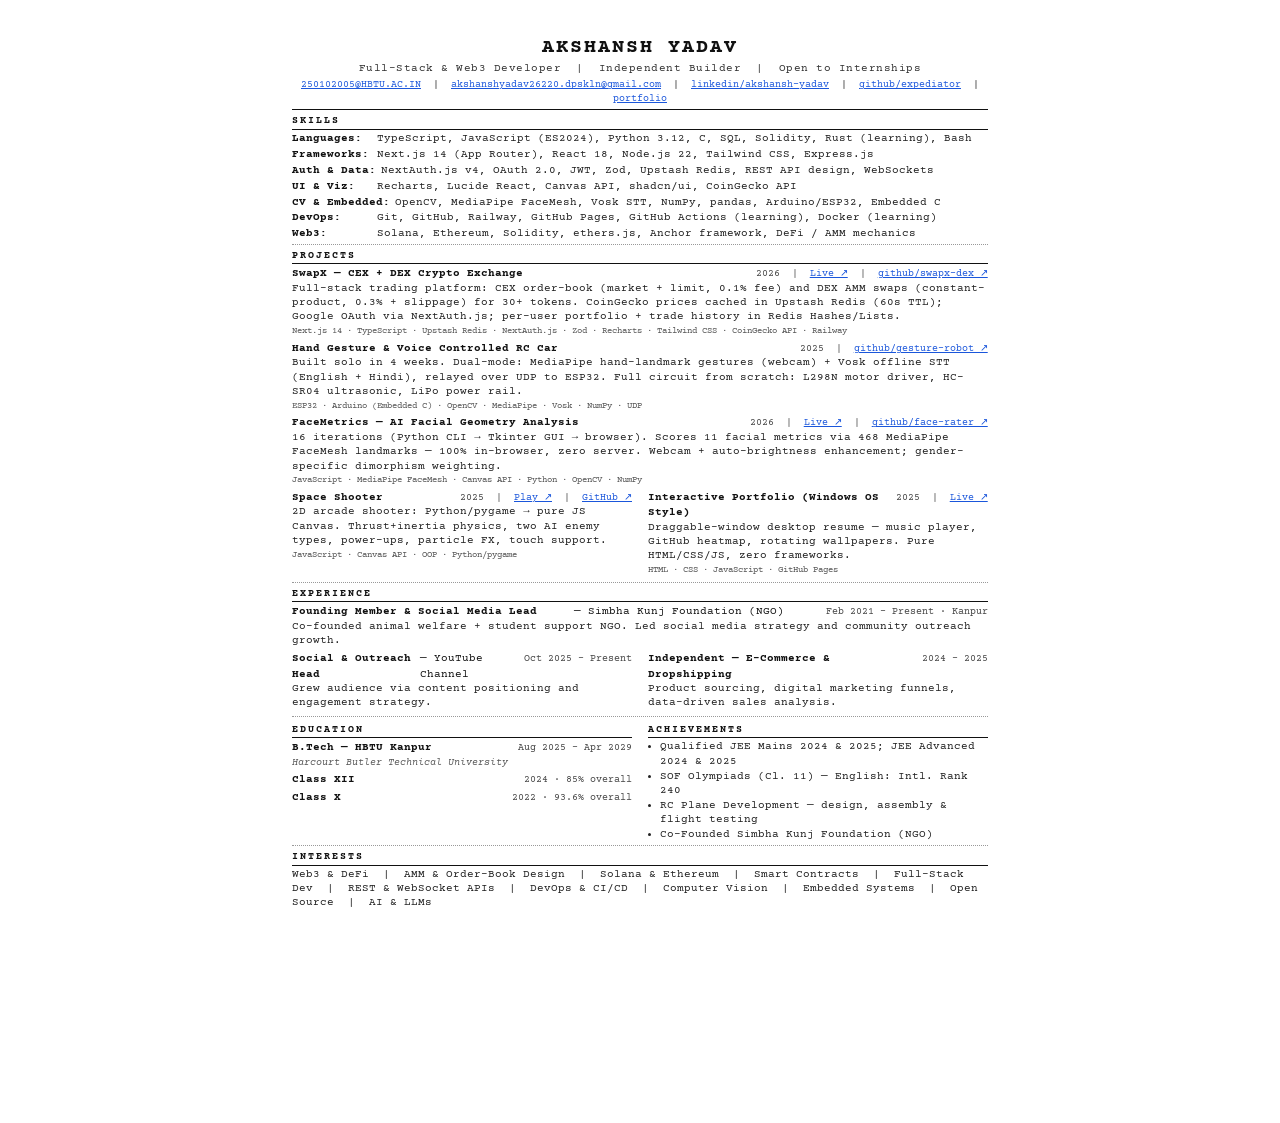
==== commit 1745527a: "fix: force 1-page PDF via @page{margin:0}, tighter spacing, underline links in print" ====
--- a/resume-print.html
+++ b/resume-print.html
@@ -10,10 +10,10 @@
 
   body {
     font-family: 'Courier Prime', 'Courier New', monospace;
-    font-size: 9pt;
+    font-size: 8.5pt;
     color: #111;
     background: #fff;
-    line-height: 1.4;
+    line-height: 1.35;
   }
 
   a { color: #1a56db; text-decoration: underline; }
@@ -22,61 +22,62 @@
     width: 210mm;
     min-height: 297mm;
     max-height: 297mm;
-    padding: 11mm 14mm 8mm;
+    padding: 9mm 13mm 7mm;
     margin: 0 auto;
     overflow: hidden;
   }
 
   /* HEADER */
-  .header { text-align: center; margin-bottom: 5px; }
-  .header h1 { font-size: 17pt; font-weight: 700; letter-spacing: 2px; text-transform: uppercase; }
-  .header .role { font-size: 8.5pt; color: #333; margin: 1px 0 3px; letter-spacing: .5px; }
-  .header .contacts { font-size: 8pt; color: #222; }
-  .header .contacts span { margin: 0 4px; }
+  .header { text-align: center; margin-bottom: 4px; }
+  .header h1 { font-size: 15pt; font-weight: 700; letter-spacing: 2px; text-transform: uppercase; }
+  .header .role { font-size: 8pt; color: #333; margin: 1px 0 2px; letter-spacing: .5px; }
+  .header .contacts { font-size: 7.5pt; color: #222; }
+  .header .contacts span { margin: 0 3px; }
 
   /* DIVIDER */
-  hr { border: none; border-top: 1px solid #111; margin: 4px 0; }
-  hr.thin { border-top: 1px dotted #999; margin: 3px 0; }
+  hr { border: none; border-top: 1px solid #111; margin: 3px 0; }
+  hr.thin { border-top: 1px dotted #999; margin: 2px 0; }
 
   /* SECTION TITLES */
   .section-title {
-    font-size: 8pt;
+    font-size: 7.5pt;
     font-weight: 700;
     text-transform: uppercase;
     letter-spacing: 2px;
-    margin: 5px 0 3px;
+    margin: 4px 0 2px;
     border-bottom: 1px solid #111;
     padding-bottom: 1px;
   }
 
   /* SKILL ROWS */
-  .skill-row { display: flex; gap: 6px; margin-bottom: 2px; font-size: 8.5pt; }
-  .skill-row .cat { font-weight: 700; min-width: 82px; flex-shrink: 0; }
+  .skill-row { display: flex; gap: 5px; margin-bottom: 1.5px; font-size: 8pt; }
+  .skill-row .cat { font-weight: 700; min-width: 80px; flex-shrink: 0; }
   .skill-row .vals { color: #222; }
 
   /* ENTRIES */
-  .entry { margin-bottom: 4px; }
+  .entry { margin-bottom: 3px; }
   .entry-header { display: flex; justify-content: space-between; align-items: baseline; }
-  .entry-header b { font-size: 9pt; font-weight: 700; }
-  .entry-header .meta { font-size: 8pt; color: #444; white-space: nowrap; margin-left: 6px; }
-  .entry .sub { font-size: 8pt; color: #555; font-style: italic; }
-  .entry p { font-size: 8.5pt; color: #222; margin-top: 1px; line-height: 1.4; }
-  .entry .tags { font-size: 7.5pt; color: #555; margin-top: 1px; }
+  .entry-header b { font-size: 8.5pt; font-weight: 700; }
+  .entry-header .meta { font-size: 7.5pt; color: #444; white-space: nowrap; margin-left: 6px; }
+  .entry .sub { font-size: 7.5pt; color: #555; font-style: italic; }
+  .entry p { font-size: 8pt; color: #222; margin-top: 0; line-height: 1.35; }
+  .entry .tags { font-size: 7pt; color: #555; margin-top: 0.5px; }
 
   /* TWO-COL */
-  .two-col { display: grid; grid-template-columns: 1fr 1fr; gap: 0 18px; }
+  .two-col { display: grid; grid-template-columns: 1fr 1fr; gap: 0 16px; }
 
   /* BULLET LIST */
-  ul.bullet { padding-left: 14px; margin: 0; }
-  ul.bullet li { font-size: 8.5pt; color: #222; margin-bottom: 1px; }
+  ul.bullet { padding-left: 12px; margin: 0; }
+  ul.bullet li { font-size: 8pt; color: #222; margin-bottom: 0.5px; }
 
   /* INTERESTS */
-  .interests { font-size: 8.5pt; color: #222; }
+  .interests { font-size: 8pt; color: #222; }
 
   @media print {
+    @page { margin: 0; size: A4 portrait; }
     body { -webkit-print-color-adjust: exact; print-color-adjust: exact; }
     .page { margin: 0; }
-    a { color: #1a56db !important; }
+    a { color: #1a56db !important; text-decoration: underline !important; }
   }
 </style>
 </head>
@@ -143,7 +144,7 @@
       <b>SwapX — CEX + DEX Crypto Exchange</b>
       <span class="meta">2026 &nbsp;|&nbsp; <a href="https://easygoing-motivation-production.up.railway.app">Live ↗</a> &nbsp;|&nbsp; <a href="https://github.com/expediator/swapx-dex">github/swapx-dex ↗</a></span>
     </div>
-    <p>Full-stack trading platform: CEX order-book (market + limit orders, 0.1% fee) and DEX AMM swaps (constant-product formula, 0.3% fee + slippage) for 30+ tokens. CoinGecko prices cached in Upstash Redis (60s TTL); Google OAuth via NextAuth; per-user portfolio + trade history in Redis Hashes/Lists. Deployed on Railway.</p>
+    <p>Full-stack trading platform: CEX order-book (market + limit, 0.1% fee) and DEX AMM swaps (constant-product, 0.3% + slippage) for 30+ tokens. CoinGecko prices cached in Upstash Redis (60s TTL); Google OAuth via NextAuth.js; per-user portfolio + trade history in Redis Hashes/Lists.</p>
     <div class="tags">Next.js 14 · TypeScript · Upstash Redis · NextAuth.js · Zod · Recharts · Tailwind CSS · CoinGecko API · Railway</div>
   </div>
 
@@ -152,7 +153,7 @@
       <b>Hand Gesture &amp; Voice Controlled RC Car</b>
       <span class="meta">2025 &nbsp;|&nbsp; <a href="https://github.com/expediator/gesture-controlled-robot">github/gesture-robot ↗</a></span>
     </div>
-    <p>Built solo in 4 weeks. Dual-mode control: MediaPipe hand-landmark gestures via webcam + Vosk offline speech-to-text (English + Hindi), both relayed over UDP sockets to ESP32. Designed full circuit from scratch: L298N motor driver, HC-SR04 ultrasonic sensor, LiPo power rail.</p>
+    <p>Built solo in 4 weeks. Dual-mode: MediaPipe hand-landmark gestures (webcam) + Vosk offline STT (English + Hindi), relayed over UDP to ESP32. Full circuit from scratch: L298N motor driver, HC-SR04 ultrasonic, LiPo power rail.</p>
     <div class="tags">ESP32 · Arduino (Embedded C) · OpenCV · MediaPipe · Vosk · NumPy · UDP</div>
   </div>
 
@@ -161,7 +162,7 @@
       <b>FaceMetrics — AI Facial Geometry Analysis</b>
       <span class="meta">2026 &nbsp;|&nbsp; <a href="https://expediator.github.io/face-rater/">Live ↗</a> &nbsp;|&nbsp; <a href="https://github.com/expediator/face-rater">github/face-rater ↗</a></span>
     </div>
-    <p>Evolved through 16 iterations (Python CLI → Tkinter GUI → browser app). Scores 11 facial metrics (jaw width, cheekbone ratio, symmetry, eye area, chin projection, etc.) via 468 MediaPipe FaceMesh landmarks — 100% in-browser, zero server. Webcam capture + auto-brightness enhancement; gender-specific dimorphism weighting.</p>
+    <p>16 iterations (Python CLI → Tkinter GUI → browser). Scores 11 facial metrics via 468 MediaPipe FaceMesh landmarks — 100% in-browser, zero server. Webcam + auto-brightness enhancement; gender-specific dimorphism weighting.</p>
     <div class="tags">JavaScript · MediaPipe FaceMesh · Canvas API · Python · OpenCV · NumPy</div>
   </div>
 
@@ -171,7 +172,7 @@
         <b>Space Shooter</b>
         <span class="meta">2025 &nbsp;|&nbsp; <a href="https://expediator.github.io/space-shooter/">Play ↗</a> &nbsp;|&nbsp; <a href="https://github.com/expediator/space-shooter">GitHub ↗</a></span>
       </div>
-      <p>2D arcade shooter rewritten from Python/pygame → pure JS Canvas; loads instantly in any browser. Thrust+inertia physics, two AI enemy types, power-up system, particle FX, touch support.</p>
+      <p>2D arcade shooter: Python/pygame → pure JS Canvas. Thrust+inertia physics, two AI enemy types, power-ups, particle FX, touch support.</p>
       <div class="tags">JavaScript · Canvas API · OOP · Python/pygame</div>
     </div>
     <div class="entry">
@@ -179,7 +180,7 @@
         <b>Interactive Portfolio (Windows OS Style)</b>
         <span class="meta">2025 &nbsp;|&nbsp; <a href="https://expediator.github.io/resume/">Live ↗</a></span>
       </div>
-      <p>Draggable-window desktop resume — music player, GitHub heatmap, rotating wallpapers. Pure HTML/CSS/JS, zero frameworks, on GitHub Pages.</p>
+      <p>Draggable-window desktop resume — music player, GitHub heatmap, rotating wallpapers. Pure HTML/CSS/JS, zero frameworks.</p>
       <div class="tags">HTML · CSS · JavaScript · GitHub Pages</div>
     </div>
   </div>
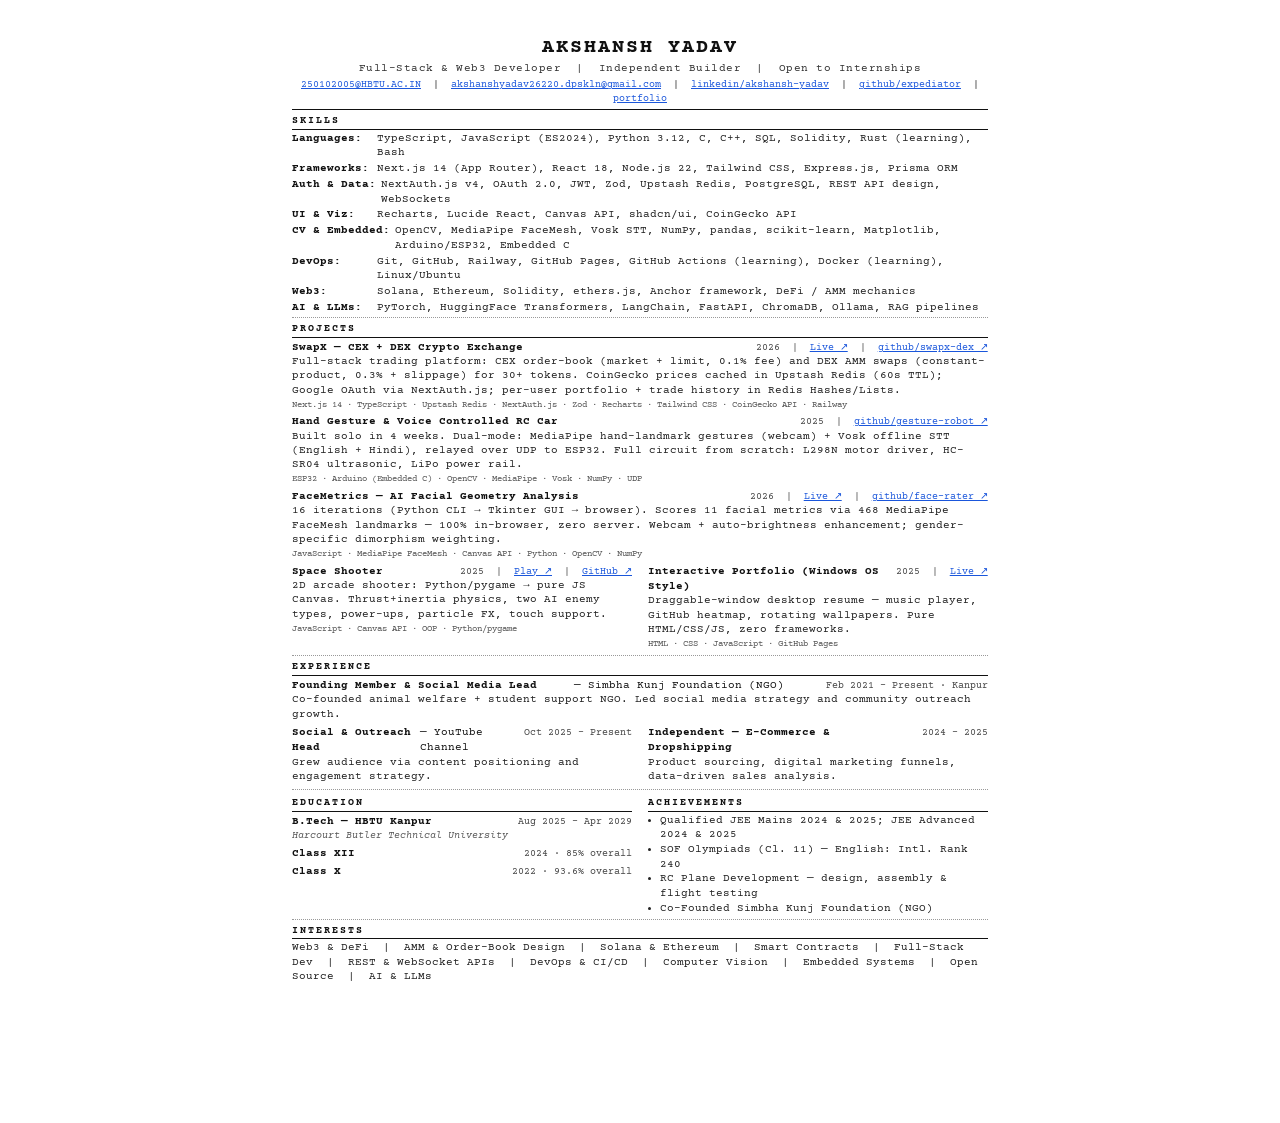
==== commit ae6e9b01: "Refine skills: add C++, Prisma, PostgreSQL, scikit-learn, Matplotlib, Linux Added realistic new skil" ====
--- a/resume-print.html
+++ b/resume-print.html
@@ -107,15 +107,15 @@
   <div class="section-title">Skills</div>
   <div class="skill-row">
     <span class="cat">Languages:</span>
-    <span class="vals">TypeScript, JavaScript (ES2024), Python 3.12, C, SQL, Solidity, Rust (learning), Bash</span>
+    <span class="vals">TypeScript, JavaScript (ES2024), Python 3.12, C, C++, SQL, Solidity, Rust (learning), Bash</span>
   </div>
   <div class="skill-row">
     <span class="cat">Frameworks:</span>
-    <span class="vals">Next.js 14 (App Router), React 18, Node.js 22, Tailwind CSS, Express.js</span>
+    <span class="vals">Next.js 14 (App Router), React 18, Node.js 22, Tailwind CSS, Express.js, Prisma ORM</span>
   </div>
   <div class="skill-row">
     <span class="cat">Auth &amp; Data:</span>
-    <span class="vals">NextAuth.js v4, OAuth 2.0, JWT, Zod, Upstash Redis, REST API design, WebSockets</span>
+    <span class="vals">NextAuth.js v4, OAuth 2.0, JWT, Zod, Upstash Redis, PostgreSQL, REST API design, WebSockets</span>
   </div>
   <div class="skill-row">
     <span class="cat">UI &amp; Viz:</span>
@@ -123,15 +123,19 @@
   </div>
   <div class="skill-row">
     <span class="cat">CV &amp; Embedded:</span>
-    <span class="vals">OpenCV, MediaPipe FaceMesh, Vosk STT, NumPy, pandas, Arduino/ESP32, Embedded C</span>
+    <span class="vals">OpenCV, MediaPipe FaceMesh, Vosk STT, NumPy, pandas, scikit-learn, Matplotlib, Arduino/ESP32, Embedded C</span>
   </div>
   <div class="skill-row">
     <span class="cat">DevOps:</span>
-    <span class="vals">Git, GitHub, Railway, GitHub Pages, GitHub Actions (learning), Docker (learning)</span>
+    <span class="vals">Git, GitHub, Railway, GitHub Pages, GitHub Actions (learning), Docker (learning), Linux/Ubuntu</span>
   </div>
   <div class="skill-row">
     <span class="cat">Web3:</span>
     <span class="vals">Solana, Ethereum, Solidity, ethers.js, Anchor framework, DeFi / AMM mechanics</span>
+  </div>
+  <div class="skill-row">
+    <span class="cat">AI &amp; LLMs:</span>
+    <span class="vals">PyTorch, HuggingFace Transformers, LangChain, FastAPI, ChromaDB, Ollama, RAG pipelines</span>
   </div>
 
   <hr class="thin">
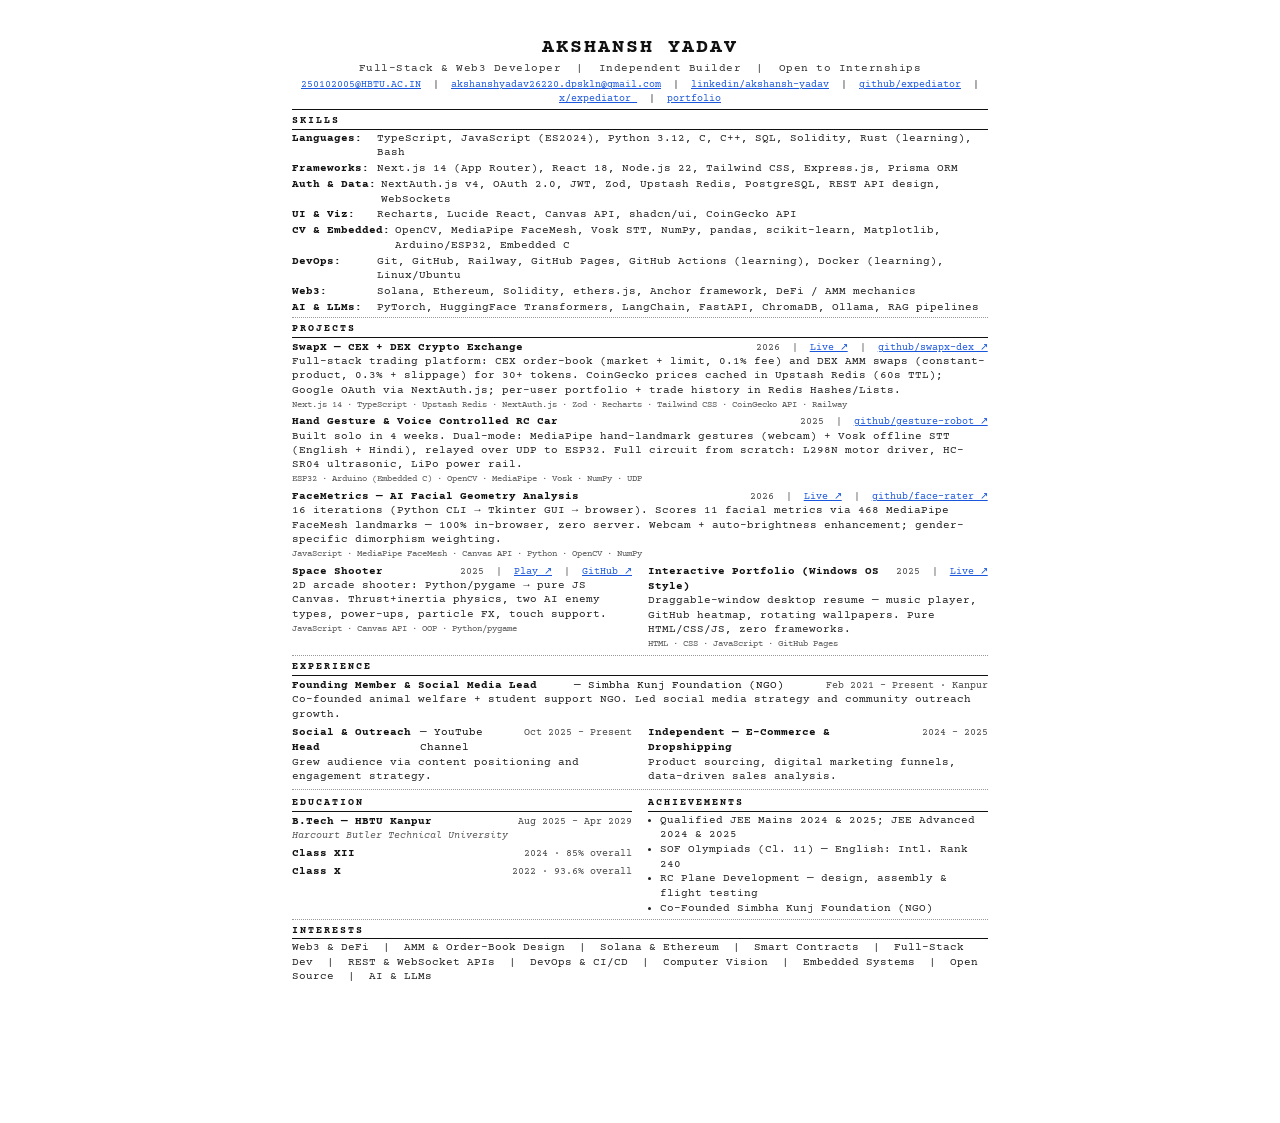
==== commit e2e80ce9: "add Discord/X to contact sections, host dev PDFs, bump cache v8 -- Co-Authored-By: Claude Sonnet 4.6" ====
--- a/resume-print.html
+++ b/resume-print.html
@@ -97,6 +97,8 @@
       <span>|</span>
       <span><a href="https://github.com/expediator">github/expediator</a></span>
       <span>|</span>
+      <span><a href="https://x.com/expediator_">x/expediator_</a></span>
+      <span>|</span>
       <span><a href="https://expediator.github.io/resume/">portfolio</a></span>
     </div>
   </div>
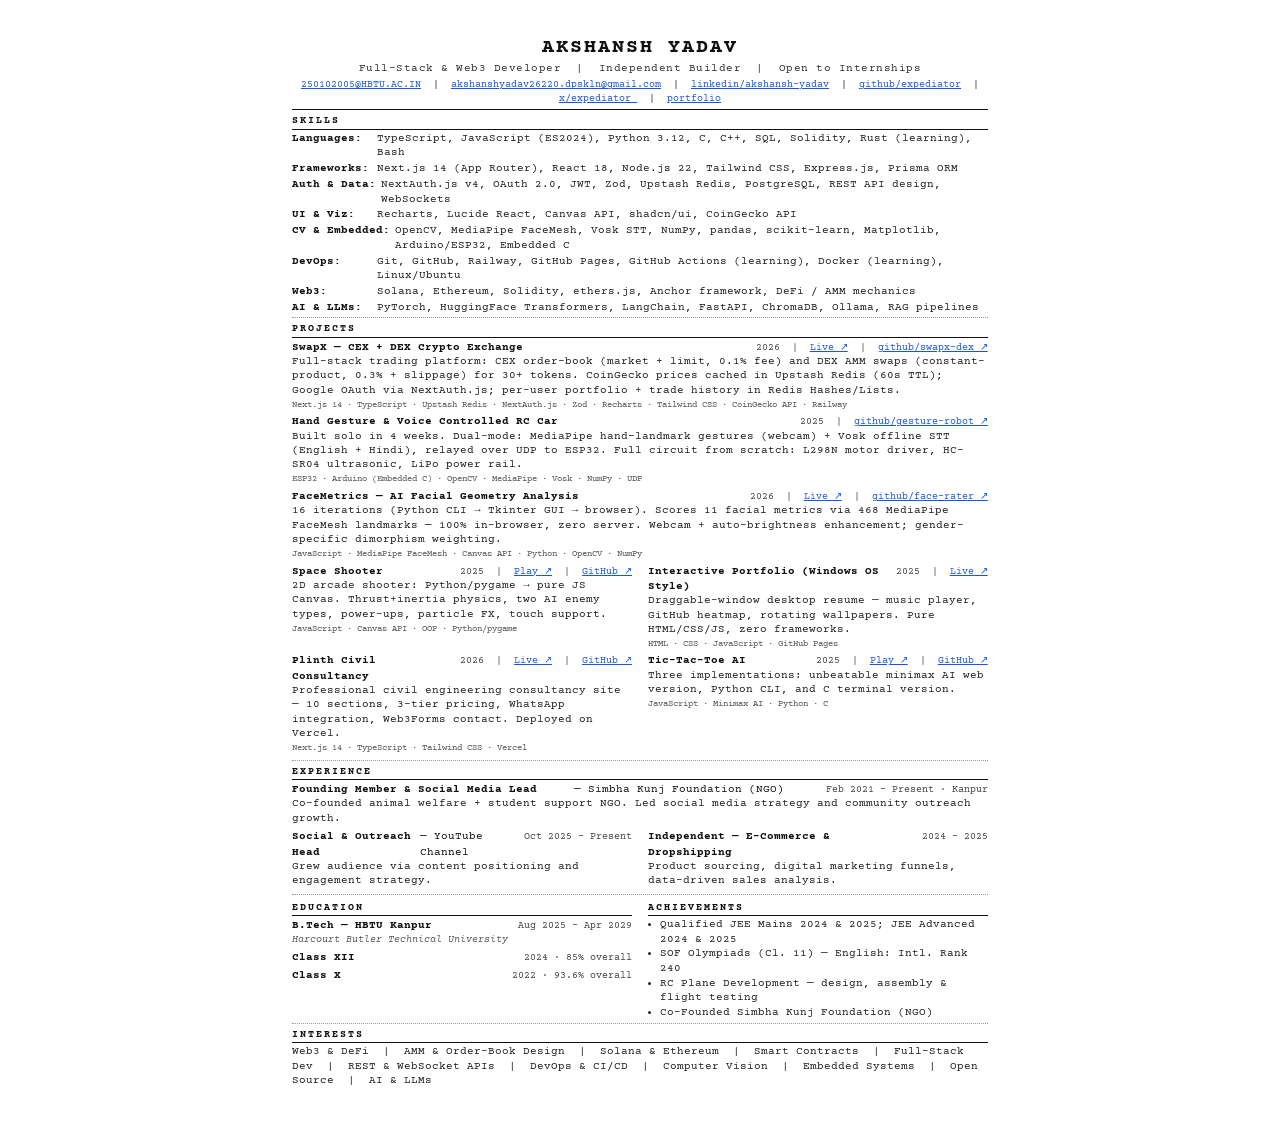
==== commit 40ca216e: "Add Plinth Civil Consultancy to projects and status - Status widget: added Plinth Civil to SHIPPING " ====
--- a/resume-print.html
+++ b/resume-print.html
@@ -191,6 +191,25 @@
     </div>
   </div>
 
+  <div class="two-col">
+    <div class="entry">
+      <div class="entry-header">
+        <b>Plinth Civil Consultancy</b>
+        <span class="meta">2026 &nbsp;|&nbsp; <a href="https://civil-site-gray.vercel.app">Live ↗</a> &nbsp;|&nbsp; <a href="https://github.com/expediator/civil-site">GitHub ↗</a></span>
+      </div>
+      <p>Professional civil engineering consultancy site — 10 sections, 3-tier pricing, WhatsApp integration, Web3Forms contact. Deployed on Vercel.</p>
+      <div class="tags">Next.js 14 · TypeScript · Tailwind CSS · Vercel</div>
+    </div>
+    <div class="entry">
+      <div class="entry-header">
+        <b>Tic-Tac-Toe AI</b>
+        <span class="meta">2025 &nbsp;|&nbsp; <a href="https://expediator.github.io/tic-tac-toe/">Play ↗</a> &nbsp;|&nbsp; <a href="https://github.com/expediator/tic-tac-toe">GitHub ↗</a></span>
+      </div>
+      <p>Three implementations: unbeatable minimax AI web version, Python CLI, and C terminal version.</p>
+      <div class="tags">JavaScript · Minimax AI · Python · C</div>
+    </div>
+  </div>
+
   <hr class="thin">
 
   <!-- EXPERIENCE -->
